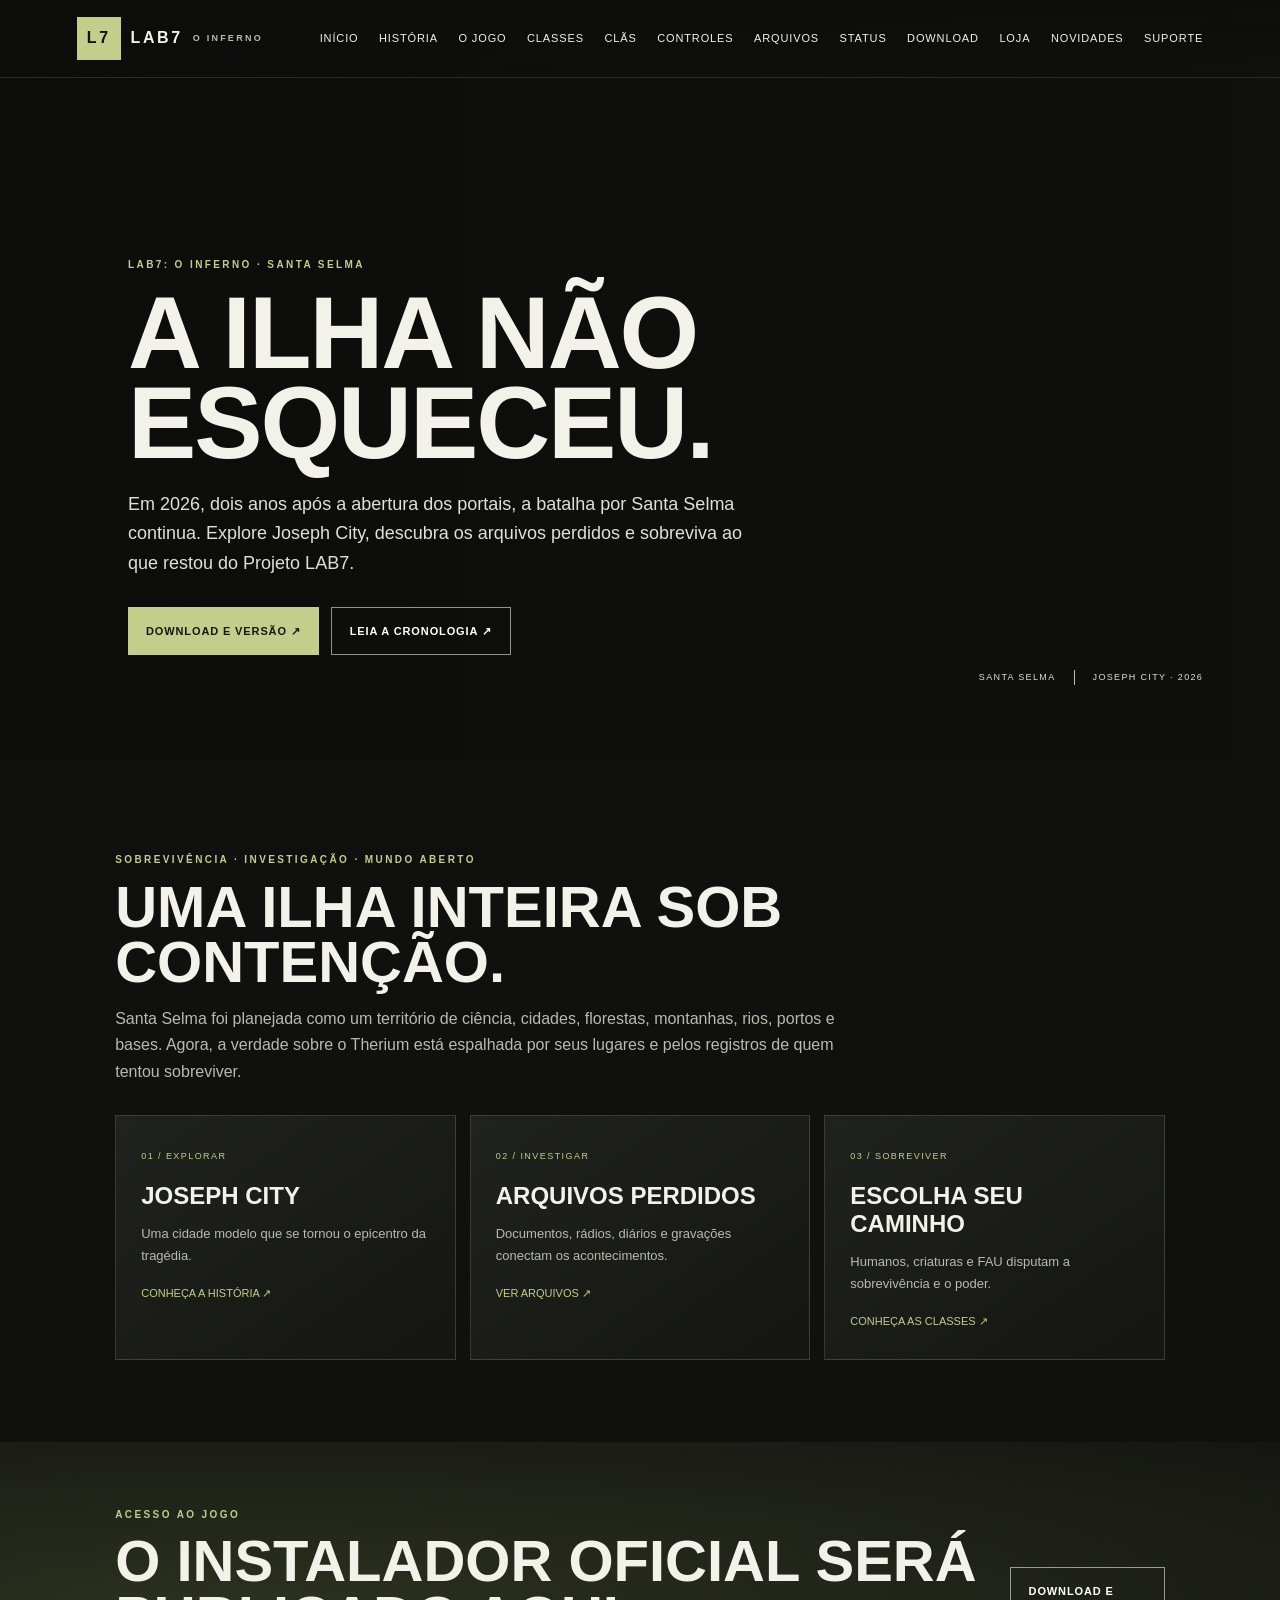
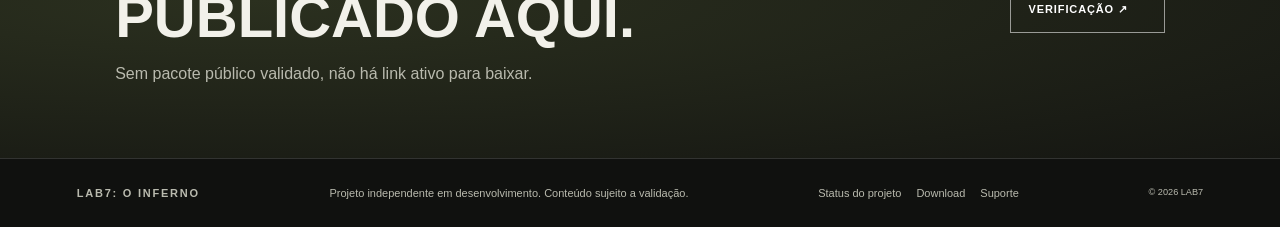
==== index.html @ c6f915e1 "Add files via upload" ====
<!doctype html><html lang="pt-BR"><head><meta charset="utf-8"><meta name="viewport" content="width=device-width,initial-scale=1"><meta name="theme-color" content="#10110f"><meta name="description" content="Em 2026, dois anos após a abertura dos portais, a batalha por Santa Selma continua. Explore Joseph City, descubra os arquivos perdidos e sobreviva ao que restou do Projeto LAB7."><title>A ilha não esqueceu. | LAB7: O Inferno</title><link rel="icon" href="assets/images/favicon.svg" type="image/svg+xml"><link rel="stylesheet" href="assets/css/lab7.css"><script defer src="assets/js/site.js"></script></head><body><header class="head"><a class="brand" href="index.html"><i>L7</i> LAB7 <small>O INFERNO</small></a><button class="mobile" aria-expanded="false" aria-controls="nav">MENU</button><nav class="nav" id="nav" aria-label="Navegação principal"><a href="index.html">Início</a><a href="historia.html">História</a><a href="sistemas.html">O jogo</a><a href="classes.html">Classes</a><a href="clans.html">Clãs</a><a href="controles.html">Controles</a><a href="arquivos.html">Arquivos</a><a href="status.html">Status</a><a href="download.html">Download</a><a href="loja.html">Loja</a><a href="eventos.html">Novidades</a><a href="contato.html">Suporte</a></nav></header><main><section class="hero" style="--img:url('assets/images/bg-home.jpg.jpg')"><div class="copy"><p class="eyebrow">LAB7: O INFERNO · SANTA SELMA</p><h1>A ilha não esqueceu.</h1><p class="lead">Em 2026, dois anos após a abertura dos portais, a batalha por Santa Selma continua. Explore Joseph City, descubra os arquivos perdidos e sobreviva ao que restou do Projeto LAB7.</p><div class="actions"><a class="button" href="download.html">Download e versão ↗</a><a class="button outline" href="historia.html">Leia a cronologia ↗</a></div></div><div class="caption"><span>SANTA SELMA</span><span>JOSEPH CITY · 2026</span></div></section><section class="section"><div class="intro"><p class="eyebrow">SOBREVIVÊNCIA · INVESTIGAÇÃO · MUNDO ABERTO</p><h2>Uma ilha inteira sob contenção.</h2><p>Santa Selma foi planejada como um território de ciência, cidades, florestas, montanhas, rios, portos e bases. Agora, a verdade sobre o Therium está espalhada por seus lugares e pelos registros de quem tentou sobreviver.</p></div><div class="cards"><article><span>01 / EXPLORAR</span><h3>Joseph City</h3><p>Uma cidade modelo que se tornou o epicentro da tragédia.</p><a href="historia.html">Conheça a história ↗</a></article><article><span>02 / INVESTIGAR</span><h3>Arquivos perdidos</h3><p>Documentos, rádios, diários e gravações conectam os acontecimentos.</p><a href="arquivos.html">Ver arquivos ↗</a></article><article><span>03 / SOBREVIVER</span><h3>Escolha seu caminho</h3><p>Humanos, criaturas e FAU disputam a sobrevivência e o poder.</p><a href="classes.html">Conheça as classes ↗</a></article></div></section><section class="band"><div><p class="eyebrow">ACESSO AO JOGO</p><h2>O instalador oficial será publicado aqui.</h2><p>Sem pacote público validado, não há link ativo para baixar.</p></div><a class="button outline" href="download.html">Download e verificação ↗</a></section></main><footer class="foot"><a class="brand" href="index.html">LAB7: O INFERNO</a><span>Projeto independente em desenvolvimento. Conteúdo sujeito a validação.</span><nav><a href="status.html">Status do projeto</a><a href="download.html">Download</a><a href="contato.html">Suporte</a></nav><small>© 2026 LAB7</small></footer><script>window.LAB7_PAGE="home"</script></body></html>
---- assets/css/lab7.css ----
:root{--bg:#10110f;--fg:#f2f1ea;--muted:#b9baae;--accent:#c2ce89;--line:#ffffff24}*{box-sizing:border-box}html{scroll-behavior:smooth}body{margin:0;background:var(--bg);color:var(--fg);font:16px/1.65 Arial,sans-serif}a{color:inherit;text-decoration:none}a:focus-visible,button:focus-visible{outline:2px solid var(--accent);outline-offset:4px}.head{height:78px;position:absolute;z-index:4;inset:0 0 auto;display:flex;align-items:center;justify-content:space-between;padding:0 clamp(20px,6vw,88px);background:linear-gradient(#0c0d0bd9,transparent);border-bottom:1px solid #ffffff20}.brand{display:flex;align-items:center;gap:10px;font-weight:800;letter-spacing:.16em}.brand i{font-style:normal;background:var(--accent);color:#111;padding:8px 10px}.brand small{display:block;font-size:9px;color:var(--muted);letter-spacing:.25em}.nav{display:flex;align-items:center;gap:clamp(12px,1.6vw,24px)}.nav a,.button{font-size:11px;letter-spacing:.08em;text-transform:uppercase}.nav a:hover,.nav a[aria-current=page]{color:var(--accent)}.nav a[aria-current=page]{border-bottom:1px solid;padding-bottom:5px}.mobile{display:none}.hero{min-height:min(760px,100svh);display:flex;align-items:flex-end;position:relative;padding:150px clamp(22px,10vw,145px) 105px;background-image:linear-gradient(90deg,#0c0d0bf0,#0c0d0b9c 42%,#0c0d0b20),linear-gradient(0deg,#10110f,transparent 55%),var(--img);background-position:center;background-size:cover}.copy{position:relative;z-index:1;max-width:750px}.eyebrow{color:var(--accent);font-size:10px;font-weight:700;letter-spacing:.24em}.hero h1{font:800 clamp(52px,8vw,108px)/.88 Impact,'Arial Narrow',sans-serif;letter-spacing:-.02em;text-transform:uppercase;margin:14px 0 22px;max-width:900px}.lead{max-width:620px;color:#e0e0d9;font-size:clamp(15px,1.45vw,18px)}.actions{display:flex;gap:12px;flex-wrap:wrap;margin-top:28px}.button{display:inline-flex;align-items:center;padding:14px 18px;min-height:48px;background:var(--accent);color:#171812;font-weight:700}.button.outline{background:transparent;border:1px solid #ffffff8c;color:white}.caption{position:absolute;right:6vw;bottom:75px;display:flex;gap:18px;font-size:9px;letter-spacing:.15em;color:#ddd}.caption span+span{border-left:1px solid #bbb;padding-left:18px}.section{padding:82px clamp(22px,9vw,130px)}.intro{max-width:720px;margin-bottom:30px}.intro h2,.band h2,.download-box h2,.notice h2{font:700 clamp(36px,5vw,58px)/.96 Impact,'Arial Narrow',sans-serif;text-transform:uppercase;margin:9px 0 16px}.intro p:not(.eyebrow),.sub{color:var(--muted)}.cards{display:grid;grid-template-columns:repeat(3,1fr);gap:14px}.cards article{padding:25px;background:linear-gradient(145deg,#20221d,#151612);border:1px solid var(--line)}.cards article>span:first-child{font-size:9px;color:var(--accent);letter-spacing:.16em}.cards h3,.verify-help h3{font:600 24px Impact,'Arial Narrow',sans-serif;text-transform:uppercase;margin:15px 0 5px}.cards p,.verify-help p{color:var(--muted);font-size:13px}.cards a,.text-link{font-size:11px;text-transform:uppercase;color:var(--accent)}.band{display:flex;align-items:center;justify-content:space-between;gap:25px;padding:55px clamp(22px,9vw,130px);background:radial-gradient(ellipse at 20% 50%,#2b301f,#151612)}.band p:not(.eyebrow){color:var(--muted)}.story-grid{display:grid;grid-template-columns:repeat(3,1fr);gap:22px}.story-grid article{border-top:1px solid var(--accent);padding-top:16px}.story-grid b{color:var(--accent)}.story-grid h3{text-transform:uppercase}.disclaimer{font-size:11px;color:var(--muted);margin-top:26px}.status{display:inline-block;border:1px solid #c2ce8966;color:var(--accent);padding:6px 9px;font-size:9px;letter-spacing:.12em}.planned{color:#d4d9b5}.download-box,.verify-help,.notice{padding:30px;background:#1a1c17;border:1px solid var(--line)}.download-box{max-width:900px}.meta{display:flex;gap:40px;border-block:1px solid var(--line);padding:18px 0;margin:23px 0}.meta small,.meta b{display:block}.meta small,.hash{font-size:11px;color:var(--muted)}.disabled{opacity:.45;pointer-events:none}.verify-help{max-width:900px;margin-top:16px}.verify-help ol{padding-left:20px}.verify-help li{padding:5px 0}.foot{display:flex;align-items:center;justify-content:space-between;gap:18px;flex-wrap:wrap;border-top:1px solid var(--line);padding:25px clamp(20px,6vw,88px);color:var(--muted);font-size:11px}.foot nav{display:flex;gap:15px}.foot a:hover{color:var(--accent)}@media(max-width:1020px){.head{height:72px}.mobile{display:block;background:#161812;color:white;border:1px solid #ffffff66;padding:9px}.nav{display:none;position:absolute;top:72px;left:0;right:0;background:#141511;padding:22px;flex-direction:column;align-items:flex-start}.nav.open{display:flex}.cards,.story-grid{grid-template-columns:1fr}.hero{min-height:680px;padding:130px 24px 108px}.band{align-items:flex-start;flex-direction:column}.section{padding:58px 24px}.meta{gap:18px;flex-wrap:wrap}}@media(prefers-reduced-motion:reduce){html{scroll-behavior:auto}*{transition:none!important;animation:none!important}}
.timeline{display:grid;gap:14px;max-width:920px;margin:0 0 42px}.timeline article{position:relative;padding:22px 24px;background:#1a1c17;border:1px solid var(--line);border-left:3px solid var(--accent)}.timeline article>span{color:var(--accent);font-size:10px;font-weight:bold;letter-spacing:.17em}.timeline h2{font-size:clamp(24px,3vw,34px);margin:7px 0;text-transform:uppercase}.timeline p{margin:0;color:var(--muted);max-width:760px}.disclaimer{font-size:11px;color:var(--muted);margin-top:25px}.status{display:inline-block;border:1px solid #c2ce8966;color:var(--accent);padding:6px 9px;font-size:9px;letter-spacing:.12em}.download-box,.verify-help,.notice{padding:30px;background:#1a1c17;border:1px solid var(--line)}.download-box{max-width:900px}.meta{display:flex;gap:40px;border-block:1px solid var(--line);padding:18px 0;margin:23px 0}.meta small,.meta b{display:block}.hash{font-size:11px;color:var(--muted)}.disabled{opacity:.45;pointer-events:none}.verify-help{max-width:900px;margin-top:16px}.verify-help ol{padding-left:20px}.verify-help li{padding:5px 0}.region-grid{grid-template-columns:repeat(4,1fr)}@media(max-width:1020px){.region-grid{grid-template-columns:repeat(2,1fr)}.meta{gap:18px;flex-wrap:wrap}}@media(max-width:600px){.region-grid{grid-template-columns:1fr}.meta{flex-direction:column;gap:12px}}
.timeline{display:grid;gap:14px;max-width:920px;margin:0 0 42px}.timeline article{position:relative;padding:22px 24px;background:#1a1c17;border:1px solid var(--line);border-left:3px solid var(--accent)}.timeline article>span{color:var(--accent);font-size:10px;font-weight:bold;letter-spacing:.17em}.timeline h2{font-size:clamp(24px,3vw,34px);margin:7px 0;text-transform:uppercase}.timeline p{margin:0;color:var(--muted);max-width:760px}.disclaimer{font-size:11px;color:var(--muted);margin-top:25px}.status{display:inline-block;border:1px solid #c2ce8966;color:var(--accent);padding:6px 9px;font-size:9px;letter-spacing:.12em}.download-box,.verify-help,.notice{padding:30px;background:#1a1c17;border:1px solid var(--line)}.download-box{max-width:900px}.meta{display:flex;gap:40px;border-block:1px solid var(--line);padding:18px 0;margin:23px 0}.meta small,.meta b{display:block}.hash{font-size:11px;color:var(--muted)}.disabled{opacity:.45;pointer-events:none}.verify-help{max-width:900px;margin-top:16px}.verify-help ol{padding-left:20px}.verify-help li{padding:5px 0}.region-grid{grid-template-columns:repeat(4,1fr)}@media(max-width:1020px){.region-grid{grid-template-columns:repeat(2,1fr)}.meta{gap:18px;flex-wrap:wrap}}@media(max-width:600px){.region-grid{grid-template-columns:1fr}.meta{flex-direction:column;gap:12px}}
.class-grid{display:grid;grid-template-columns:repeat(2,minmax(0,1fr));gap:16px}.class-tile{display:grid;grid-template-columns:160px 1fr;min-height:240px;background:linear-gradient(145deg,#20221d,#151612);border:1px solid var(--line);overflow:hidden}.class-art{display:grid;place-items:center;background:radial-gradient(ellipse,#35382d,#181914 68%);padding:20px}.class-art img{width:100%;max-width:116px;aspect-ratio:1;object-fit:contain;filter:drop-shadow(0 12px 18px #0008)}.class-copy{padding:20px}.class-copy>p,.clan-tile p,.product-tile p{color:var(--muted);font-size:13px}.class-copy details{border-top:1px solid var(--line);margin-top:12px;padding-top:10px}.class-copy summary{cursor:pointer;color:var(--accent);font-size:11px;text-transform:uppercase;letter-spacing:.06em}.class-copy dl{font-size:12px}.class-copy dt{font-weight:bold;margin-top:10px}.class-copy dd{margin:2px 0;color:var(--muted)}.rule-panel{margin-top:28px;padding:clamp(22px,4vw,38px);background:#1a1c17;border:1px solid var(--line);border-left:3px solid var(--accent);max-width:1000px}.rule-panel h2{font:700 clamp(30px,4vw,45px)/1 Impact,'Arial Narrow',sans-serif;text-transform:uppercase;margin:17px 0}.rule-panel li{margin:12px 0;padding-left:4px}.rule-panel p{color:var(--muted);font-size:13px}.clan-grid{display:grid;grid-template-columns:repeat(2,minmax(0,1fr));gap:14px}.clan-tile{display:flex;gap:20px;align-items:center;padding:22px;background:#1b1d18;border:1px solid var(--line)}.clan-tile img{width:84px;height:84px;object-fit:contain;flex:0 0 auto}.clan-tile p{margin:8px 0}.clan-tile a{font-size:11px;text-transform:uppercase;color:var(--accent)}.product-grid{display:grid;grid-template-columns:repeat(3,minmax(0,1fr));gap:15px}.product-tile{display:flex;flex-direction:column;align-items:flex-start;min-height:290px;padding:24px;background:linear-gradient(145deg,#20221d,#151612);border:1px solid var(--line)}.product-icon{font-size:42px;margin-bottom:14px}.product-tile h3{font:700 25px Impact,'Arial Narrow',sans-serif;text-transform:uppercase;margin:12px 0 4px}.product-tile p{flex:1}.price{font-size:21px;color:var(--fg);margin:8px 0 14px}.buy-disabled{width:100%;border:1px solid #ffffff2c;background:#20221d;color:#a3a49b;padding:12px;text-transform:uppercase;font-size:10px;letter-spacing:.1em;cursor:not-allowed}.class-tile:target{border-color:var(--accent)}@media(max-width:1000px){.product-grid{grid-template-columns:repeat(2,minmax(0,1fr))}.nav{gap:10px;flex-wrap:wrap;justify-content:flex-end}.nav a{font-size:9px}}@media(max-width:700px){.class-grid,.clan-grid,.product-grid{grid-template-columns:1fr}.class-tile{grid-template-columns:108px 1fr}.class-art{padding:12px}.class-art img{max-width:80px}.clan-tile{gap:14px}.clan-tile img{width:64px;height:64px}}
.status-grid{display:grid;grid-template-columns:repeat(3,minmax(0,1fr));gap:15px}.status-grid article{padding:24px;background:#1b1d18;border:1px solid var(--line)}.status-grid h3{font:600 24px Impact,'Arial Narrow',sans-serif;text-transform:uppercase;margin:15px 0 5px}.status-grid p{color:var(--muted);font-size:13px}.status-link{margin-top:20px}@media(max-width:700px){.status-grid{grid-template-columns:1fr}}
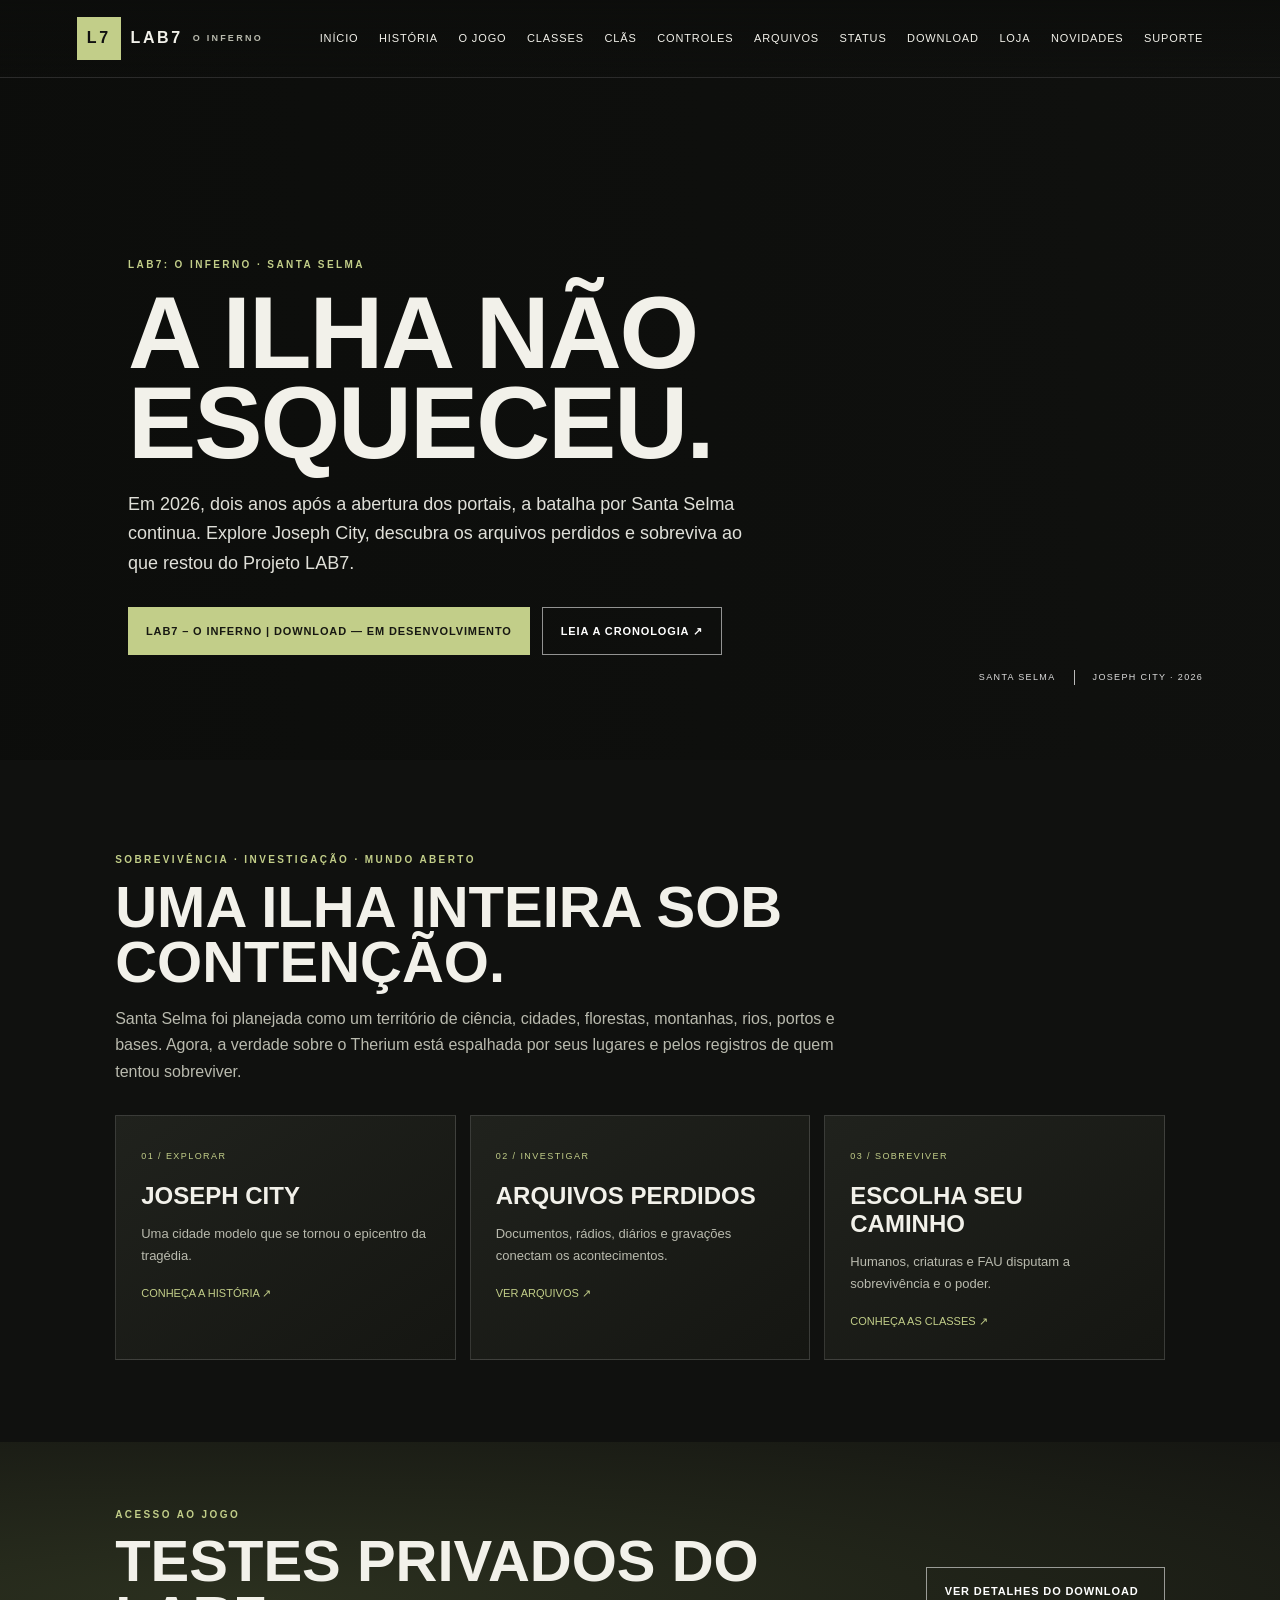
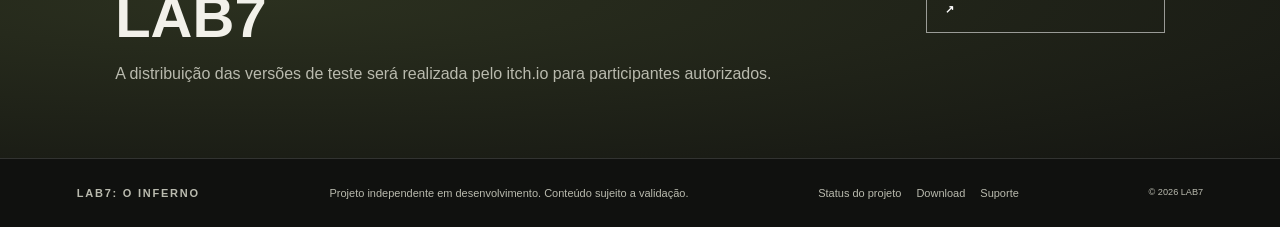
==== commit 8562d485: "Add files via upload" ====
--- a/index.html
+++ b/index.html
@@ -1 +1 @@
-<!doctype html><html lang="pt-BR"><head><meta charset="utf-8"><meta name="viewport" content="width=device-width,initial-scale=1"><meta name="theme-color" content="#10110f"><meta name="description" content="Em 2026, dois anos após a abertura dos portais, a batalha por Santa Selma continua. Explore Joseph City, descubra os arquivos perdidos e sobreviva ao que restou do Projeto LAB7."><title>A ilha não esqueceu. | LAB7: O Inferno</title><link rel="icon" href="assets/images/favicon.svg" type="image/svg+xml"><link rel="stylesheet" href="assets/css/lab7.css"><script defer src="assets/js/site.js"></script></head><body><header class="head"><a class="brand" href="index.html"><i>L7</i> LAB7 <small>O INFERNO</small></a><button class="mobile" aria-expanded="false" aria-controls="nav">MENU</button><nav class="nav" id="nav" aria-label="Navegação principal"><a href="index.html">Início</a><a href="historia.html">História</a><a href="sistemas.html">O jogo</a><a href="classes.html">Classes</a><a href="clans.html">Clãs</a><a href="controles.html">Controles</a><a href="arquivos.html">Arquivos</a><a href="status.html">Status</a><a href="download.html">Download</a><a href="loja.html">Loja</a><a href="eventos.html">Novidades</a><a href="contato.html">Suporte</a></nav></header><main><section class="hero" style="--img:url('assets/images/bg-home.jpg.jpg')"><div class="copy"><p class="eyebrow">LAB7: O INFERNO · SANTA SELMA</p><h1>A ilha não esqueceu.</h1><p class="lead">Em 2026, dois anos após a abertura dos portais, a batalha por Santa Selma continua. Explore Joseph City, descubra os arquivos perdidos e sobreviva ao que restou do Projeto LAB7.</p><div class="actions"><a class="button" href="download.html">Download e versão ↗</a><a class="button outline" href="historia.html">Leia a cronologia ↗</a></div></div><div class="caption"><span>SANTA SELMA</span><span>JOSEPH CITY · 2026</span></div></section><section class="section"><div class="intro"><p class="eyebrow">SOBREVIVÊNCIA · INVESTIGAÇÃO · MUNDO ABERTO</p><h2>Uma ilha inteira sob contenção.</h2><p>Santa Selma foi planejada como um território de ciência, cidades, florestas, montanhas, rios, portos e bases. Agora, a verdade sobre o Therium está espalhada por seus lugares e pelos registros de quem tentou sobreviver.</p></div><div class="cards"><article><span>01 / EXPLORAR</span><h3>Joseph City</h3><p>Uma cidade modelo que se tornou o epicentro da tragédia.</p><a href="historia.html">Conheça a história ↗</a></article><article><span>02 / INVESTIGAR</span><h3>Arquivos perdidos</h3><p>Documentos, rádios, diários e gravações conectam os acontecimentos.</p><a href="arquivos.html">Ver arquivos ↗</a></article><article><span>03 / SOBREVIVER</span><h3>Escolha seu caminho</h3><p>Humanos, criaturas e FAU disputam a sobrevivência e o poder.</p><a href="classes.html">Conheça as classes ↗</a></article></div></section><section class="band"><div><p class="eyebrow">ACESSO AO JOGO</p><h2>O instalador oficial será publicado aqui.</h2><p>Sem pacote público validado, não há link ativo para baixar.</p></div><a class="button outline" href="download.html">Download e verificação ↗</a></section></main><footer class="foot"><a class="brand" href="index.html">LAB7: O INFERNO</a><span>Projeto independente em desenvolvimento. Conteúdo sujeito a validação.</span><nav><a href="status.html">Status do projeto</a><a href="download.html">Download</a><a href="contato.html">Suporte</a></nav><small>© 2026 LAB7</small></footer><script>window.LAB7_PAGE="home"</script></body></html>+<!doctype html><html lang="pt-BR"><head><meta charset="utf-8"><meta name="viewport" content="width=device-width,initial-scale=1"><meta name="theme-color" content="#10110f"><meta name="description" content="Em 2026, dois anos após a abertura dos portais, a batalha por Santa Selma continua. Explore Joseph City, descubra os arquivos perdidos e sobreviva ao que restou do Projeto LAB7."><title>A ilha não esqueceu. | LAB7: O Inferno</title><link rel="icon" href="assets/images/favicon.svg" type="image/svg+xml"><link rel="stylesheet" href="assets/css/lab7.css"><script defer src="assets/js/site.js"></script></head><body><header class="head"><a class="brand" href="index.html"><i>L7</i> LAB7 <small>O INFERNO</small></a><button class="mobile" aria-expanded="false" aria-controls="nav">MENU</button><nav class="nav" id="nav" aria-label="Navegação principal"><a href="index.html">Início</a><a href="historia.html">História</a><a href="sistemas.html">O jogo</a><a href="classes.html">Classes</a><a href="clans.html">Clãs</a><a href="controles.html">Controles</a><a href="arquivos.html">Arquivos</a><a href="status.html">Status</a><a href="download.html">Download</a><a href="loja.html">Loja</a><a href="eventos.html">Novidades</a><a href="contato.html">Suporte</a></nav></header><main><section class="hero" style="--img:url('assets/images/bg-home.jpg.jpg')"><div class="copy"><p class="eyebrow">LAB7: O INFERNO · SANTA SELMA</p><h1>A ilha não esqueceu.</h1><p class="lead">Em 2026, dois anos após a abertura dos portais, a batalha por Santa Selma continua. Explore Joseph City, descubra os arquivos perdidos e sobreviva ao que restou do Projeto LAB7.</p><div class="actions"><a class="button" href="https://lab7.itch.io/lab7" target="_blank" rel="noopener noreferrer">LAB7 – O Inferno | Download — Em desenvolvimento</a><a class="button outline" href="historia.html">Leia a cronologia ↗</a></div></div><div class="caption"><span>SANTA SELMA</span><span>JOSEPH CITY · 2026</span></div></section><section class="section"><div class="intro"><p class="eyebrow">SOBREVIVÊNCIA · INVESTIGAÇÃO · MUNDO ABERTO</p><h2>Uma ilha inteira sob contenção.</h2><p>Santa Selma foi planejada como um território de ciência, cidades, florestas, montanhas, rios, portos e bases. Agora, a verdade sobre o Therium está espalhada por seus lugares e pelos registros de quem tentou sobreviver.</p></div><div class="cards"><article><span>01 / EXPLORAR</span><h3>Joseph City</h3><p>Uma cidade modelo que se tornou o epicentro da tragédia.</p><a href="historia.html">Conheça a história ↗</a></article><article><span>02 / INVESTIGAR</span><h3>Arquivos perdidos</h3><p>Documentos, rádios, diários e gravações conectam os acontecimentos.</p><a href="arquivos.html">Ver arquivos ↗</a></article><article><span>03 / SOBREVIVER</span><h3>Escolha seu caminho</h3><p>Humanos, criaturas e FAU disputam a sobrevivência e o poder.</p><a href="classes.html">Conheça as classes ↗</a></article></div></section><section class="band"><div><p class="eyebrow">ACESSO AO JOGO</p><h2>Testes privados do LAB7</h2><p>A distribuição das versões de teste será realizada pelo itch.io para participantes autorizados.</p></div><a class="button outline" href="download.html">Ver detalhes do download ↗</a></section></main><footer class="foot"><a class="brand" href="index.html">LAB7: O INFERNO</a><span>Projeto independente em desenvolvimento. Conteúdo sujeito a validação.</span><nav><a href="status.html">Status do projeto</a><a href="download.html">Download</a><a href="contato.html">Suporte</a></nav><small>© 2026 LAB7</small></footer><script>window.LAB7_PAGE="home"</script></body></html>
--- a/assets/css/lab7.css
+++ b/assets/css/lab7.css
@@ -1,5 +1,5 @@
-:root{--bg:#10110f;--fg:#f2f1ea;--muted:#b9baae;--accent:#c2ce89;--line:#ffffff24}*{box-sizing:border-box}html{scroll-behavior:smooth}body{margin:0;background:var(--bg);color:var(--fg);font:16px/1.65 Arial,sans-serif}a{color:inherit;text-decoration:none}a:focus-visible,button:focus-visible{outline:2px solid var(--accent);outline-offset:4px}.head{height:78px;position:absolute;z-index:4;inset:0 0 auto;display:flex;align-items:center;justify-content:space-between;padding:0 clamp(20px,6vw,88px);background:linear-gradient(#0c0d0bd9,transparent);border-bottom:1px solid #ffffff20}.brand{display:flex;align-items:center;gap:10px;font-weight:800;letter-spacing:.16em}.brand i{font-style:normal;background:var(--accent);color:#111;padding:8px 10px}.brand small{display:block;font-size:9px;color:var(--muted);letter-spacing:.25em}.nav{display:flex;align-items:center;gap:clamp(12px,1.6vw,24px)}.nav a,.button{font-size:11px;letter-spacing:.08em;text-transform:uppercase}.nav a:hover,.nav a[aria-current=page]{color:var(--accent)}.nav a[aria-current=page]{border-bottom:1px solid;padding-bottom:5px}.mobile{display:none}.hero{min-height:min(760px,100svh);display:flex;align-items:flex-end;position:relative;padding:150px clamp(22px,10vw,145px) 105px;background-image:linear-gradient(90deg,#0c0d0bf0,#0c0d0b9c 42%,#0c0d0b20),linear-gradient(0deg,#10110f,transparent 55%),var(--img);background-position:center;background-size:cover}.copy{position:relative;z-index:1;max-width:750px}.eyebrow{color:var(--accent);font-size:10px;font-weight:700;letter-spacing:.24em}.hero h1{font:800 clamp(52px,8vw,108px)/.88 Impact,'Arial Narrow',sans-serif;letter-spacing:-.02em;text-transform:uppercase;margin:14px 0 22px;max-width:900px}.lead{max-width:620px;color:#e0e0d9;font-size:clamp(15px,1.45vw,18px)}.actions{display:flex;gap:12px;flex-wrap:wrap;margin-top:28px}.button{display:inline-flex;align-items:center;padding:14px 18px;min-height:48px;background:var(--accent);color:#171812;font-weight:700}.button.outline{background:transparent;border:1px solid #ffffff8c;color:white}.caption{position:absolute;right:6vw;bottom:75px;display:flex;gap:18px;font-size:9px;letter-spacing:.15em;color:#ddd}.caption span+span{border-left:1px solid #bbb;padding-left:18px}.section{padding:82px clamp(22px,9vw,130px)}.intro{max-width:720px;margin-bottom:30px}.intro h2,.band h2,.download-box h2,.notice h2{font:700 clamp(36px,5vw,58px)/.96 Impact,'Arial Narrow',sans-serif;text-transform:uppercase;margin:9px 0 16px}.intro p:not(.eyebrow),.sub{color:var(--muted)}.cards{display:grid;grid-template-columns:repeat(3,1fr);gap:14px}.cards article{padding:25px;background:linear-gradient(145deg,#20221d,#151612);border:1px solid var(--line)}.cards article>span:first-child{font-size:9px;color:var(--accent);letter-spacing:.16em}.cards h3,.verify-help h3{font:600 24px Impact,'Arial Narrow',sans-serif;text-transform:uppercase;margin:15px 0 5px}.cards p,.verify-help p{color:var(--muted);font-size:13px}.cards a,.text-link{font-size:11px;text-transform:uppercase;color:var(--accent)}.band{display:flex;align-items:center;justify-content:space-between;gap:25px;padding:55px clamp(22px,9vw,130px);background:radial-gradient(ellipse at 20% 50%,#2b301f,#151612)}.band p:not(.eyebrow){color:var(--muted)}.story-grid{display:grid;grid-template-columns:repeat(3,1fr);gap:22px}.story-grid article{border-top:1px solid var(--accent);padding-top:16px}.story-grid b{color:var(--accent)}.story-grid h3{text-transform:uppercase}.disclaimer{font-size:11px;color:var(--muted);margin-top:26px}.status{display:inline-block;border:1px solid #c2ce8966;color:var(--accent);padding:6px 9px;font-size:9px;letter-spacing:.12em}.planned{color:#d4d9b5}.download-box,.verify-help,.notice{padding:30px;background:#1a1c17;border:1px solid var(--line)}.download-box{max-width:900px}.meta{display:flex;gap:40px;border-block:1px solid var(--line);padding:18px 0;margin:23px 0}.meta small,.meta b{display:block}.meta small,.hash{font-size:11px;color:var(--muted)}.disabled{opacity:.45;pointer-events:none}.verify-help{max-width:900px;margin-top:16px}.verify-help ol{padding-left:20px}.verify-help li{padding:5px 0}.foot{display:flex;align-items:center;justify-content:space-between;gap:18px;flex-wrap:wrap;border-top:1px solid var(--line);padding:25px clamp(20px,6vw,88px);color:var(--muted);font-size:11px}.foot nav{display:flex;gap:15px}.foot a:hover{color:var(--accent)}@media(max-width:1020px){.head{height:72px}.mobile{display:block;background:#161812;color:white;border:1px solid #ffffff66;padding:9px}.nav{display:none;position:absolute;top:72px;left:0;right:0;background:#141511;padding:22px;flex-direction:column;align-items:flex-start}.nav.open{display:flex}.cards,.story-grid{grid-template-columns:1fr}.hero{min-height:680px;padding:130px 24px 108px}.band{align-items:flex-start;flex-direction:column}.section{padding:58px 24px}.meta{gap:18px;flex-wrap:wrap}}@media(prefers-reduced-motion:reduce){html{scroll-behavior:auto}*{transition:none!important;animation:none!important}}
-.timeline{display:grid;gap:14px;max-width:920px;margin:0 0 42px}.timeline article{position:relative;padding:22px 24px;background:#1a1c17;border:1px solid var(--line);border-left:3px solid var(--accent)}.timeline article>span{color:var(--accent);font-size:10px;font-weight:bold;letter-spacing:.17em}.timeline h2{font-size:clamp(24px,3vw,34px);margin:7px 0;text-transform:uppercase}.timeline p{margin:0;color:var(--muted);max-width:760px}.disclaimer{font-size:11px;color:var(--muted);margin-top:25px}.status{display:inline-block;border:1px solid #c2ce8966;color:var(--accent);padding:6px 9px;font-size:9px;letter-spacing:.12em}.download-box,.verify-help,.notice{padding:30px;background:#1a1c17;border:1px solid var(--line)}.download-box{max-width:900px}.meta{display:flex;gap:40px;border-block:1px solid var(--line);padding:18px 0;margin:23px 0}.meta small,.meta b{display:block}.hash{font-size:11px;color:var(--muted)}.disabled{opacity:.45;pointer-events:none}.verify-help{max-width:900px;margin-top:16px}.verify-help ol{padding-left:20px}.verify-help li{padding:5px 0}.region-grid{grid-template-columns:repeat(4,1fr)}@media(max-width:1020px){.region-grid{grid-template-columns:repeat(2,1fr)}.meta{gap:18px;flex-wrap:wrap}}@media(max-width:600px){.region-grid{grid-template-columns:1fr}.meta{flex-direction:column;gap:12px}}
-.timeline{display:grid;gap:14px;max-width:920px;margin:0 0 42px}.timeline article{position:relative;padding:22px 24px;background:#1a1c17;border:1px solid var(--line);border-left:3px solid var(--accent)}.timeline article>span{color:var(--accent);font-size:10px;font-weight:bold;letter-spacing:.17em}.timeline h2{font-size:clamp(24px,3vw,34px);margin:7px 0;text-transform:uppercase}.timeline p{margin:0;color:var(--muted);max-width:760px}.disclaimer{font-size:11px;color:var(--muted);margin-top:25px}.status{display:inline-block;border:1px solid #c2ce8966;color:var(--accent);padding:6px 9px;font-size:9px;letter-spacing:.12em}.download-box,.verify-help,.notice{padding:30px;background:#1a1c17;border:1px solid var(--line)}.download-box{max-width:900px}.meta{display:flex;gap:40px;border-block:1px solid var(--line);padding:18px 0;margin:23px 0}.meta small,.meta b{display:block}.hash{font-size:11px;color:var(--muted)}.disabled{opacity:.45;pointer-events:none}.verify-help{max-width:900px;margin-top:16px}.verify-help ol{padding-left:20px}.verify-help li{padding:5px 0}.region-grid{grid-template-columns:repeat(4,1fr)}@media(max-width:1020px){.region-grid{grid-template-columns:repeat(2,1fr)}.meta{gap:18px;flex-wrap:wrap}}@media(max-width:600px){.region-grid{grid-template-columns:1fr}.meta{flex-direction:column;gap:12px}}
-.class-grid{display:grid;grid-template-columns:repeat(2,minmax(0,1fr));gap:16px}.class-tile{display:grid;grid-template-columns:160px 1fr;min-height:240px;background:linear-gradient(145deg,#20221d,#151612);border:1px solid var(--line);overflow:hidden}.class-art{display:grid;place-items:center;background:radial-gradient(ellipse,#35382d,#181914 68%);padding:20px}.class-art img{width:100%;max-width:116px;aspect-ratio:1;object-fit:contain;filter:drop-shadow(0 12px 18px #0008)}.class-copy{padding:20px}.class-copy>p,.clan-tile p,.product-tile p{color:var(--muted);font-size:13px}.class-copy details{border-top:1px solid var(--line);margin-top:12px;padding-top:10px}.class-copy summary{cursor:pointer;color:var(--accent);font-size:11px;text-transform:uppercase;letter-spacing:.06em}.class-copy dl{font-size:12px}.class-copy dt{font-weight:bold;margin-top:10px}.class-copy dd{margin:2px 0;color:var(--muted)}.rule-panel{margin-top:28px;padding:clamp(22px,4vw,38px);background:#1a1c17;border:1px solid var(--line);border-left:3px solid var(--accent);max-width:1000px}.rule-panel h2{font:700 clamp(30px,4vw,45px)/1 Impact,'Arial Narrow',sans-serif;text-transform:uppercase;margin:17px 0}.rule-panel li{margin:12px 0;padding-left:4px}.rule-panel p{color:var(--muted);font-size:13px}.clan-grid{display:grid;grid-template-columns:repeat(2,minmax(0,1fr));gap:14px}.clan-tile{display:flex;gap:20px;align-items:center;padding:22px;background:#1b1d18;border:1px solid var(--line)}.clan-tile img{width:84px;height:84px;object-fit:contain;flex:0 0 auto}.clan-tile p{margin:8px 0}.clan-tile a{font-size:11px;text-transform:uppercase;color:var(--accent)}.product-grid{display:grid;grid-template-columns:repeat(3,minmax(0,1fr));gap:15px}.product-tile{display:flex;flex-direction:column;align-items:flex-start;min-height:290px;padding:24px;background:linear-gradient(145deg,#20221d,#151612);border:1px solid var(--line)}.product-icon{font-size:42px;margin-bottom:14px}.product-tile h3{font:700 25px Impact,'Arial Narrow',sans-serif;text-transform:uppercase;margin:12px 0 4px}.product-tile p{flex:1}.price{font-size:21px;color:var(--fg);margin:8px 0 14px}.buy-disabled{width:100%;border:1px solid #ffffff2c;background:#20221d;color:#a3a49b;padding:12px;text-transform:uppercase;font-size:10px;letter-spacing:.1em;cursor:not-allowed}.class-tile:target{border-color:var(--accent)}@media(max-width:1000px){.product-grid{grid-template-columns:repeat(2,minmax(0,1fr))}.nav{gap:10px;flex-wrap:wrap;justify-content:flex-end}.nav a{font-size:9px}}@media(max-width:700px){.class-grid,.clan-grid,.product-grid{grid-template-columns:1fr}.class-tile{grid-template-columns:108px 1fr}.class-art{padding:12px}.class-art img{max-width:80px}.clan-tile{gap:14px}.clan-tile img{width:64px;height:64px}}
+:root{--bg:#10110f;--fg:#f2f1ea;--muted:#b9baae;--accent:#c2ce89;--line:#ffffff24}*{box-sizing:border-box}html{scroll-behavior:smooth}body{margin:0;background:var(--bg);color:var(--fg);font:16px/1.65 Arial,sans-serif}a{color:inherit;text-decoration:none}a:focus-visible,button:focus-visible{outline:2px solid var(--accent);outline-offset:4px}.head{height:78px;position:absolute;z-index:4;inset:0 0 auto;display:flex;align-items:center;justify-content:space-between;padding:0 clamp(20px,6vw,88px);background:linear-gradient(#0c0d0bd9,transparent);border-bottom:1px solid #ffffff20}.brand{display:flex;align-items:center;gap:10px;font-weight:800;letter-spacing:.16em}.brand i{font-style:normal;background:var(--accent);color:#111;padding:8px 10px}.brand small{display:block;font-size:9px;color:var(--muted);letter-spacing:.25em}.nav{display:flex;align-items:center;gap:clamp(12px,1.6vw,24px)}.nav a,.button{font-size:11px;letter-spacing:.08em;text-transform:uppercase}.nav a:hover,.nav a[aria-current=page]{color:var(--accent)}.nav a[aria-current=page]{border-bottom:1px solid;padding-bottom:5px}.mobile{display:none}.hero{min-height:min(760px,100svh);display:flex;align-items:flex-end;position:relative;padding:150px clamp(22px,10vw,145px) 105px;background-image:linear-gradient(90deg,#0c0d0bf0,#0c0d0b9c 42%,#0c0d0b20),linear-gradient(0deg,#10110f,transparent 55%),var(--img);background-position:center;background-size:cover}.copy{position:relative;z-index:1;max-width:750px}.eyebrow{color:var(--accent);font-size:10px;font-weight:700;letter-spacing:.24em}.hero h1{font:800 clamp(52px,8vw,108px)/.88 Impact,'Arial Narrow',sans-serif;letter-spacing:-.02em;text-transform:uppercase;margin:14px 0 22px;max-width:900px}.lead{max-width:620px;color:#e0e0d9;font-size:clamp(15px,1.45vw,18px)}.actions{display:flex;gap:12px;flex-wrap:wrap;margin-top:28px}.button{display:inline-flex;align-items:center;padding:14px 18px;min-height:48px;background:var(--accent);color:#171812;font-weight:700}.button.outline{background:transparent;border:1px solid #ffffff8c;color:white}.caption{position:absolute;right:6vw;bottom:75px;display:flex;gap:18px;font-size:9px;letter-spacing:.15em;color:#ddd}.caption span+span{border-left:1px solid #bbb;padding-left:18px}.section{padding:82px clamp(22px,9vw,130px)}.intro{max-width:720px;margin-bottom:30px}.intro h2,.band h2,.download-box h2,.notice h2{font:700 clamp(36px,5vw,58px)/.96 Impact,'Arial Narrow',sans-serif;text-transform:uppercase;margin:9px 0 16px}.intro p:not(.eyebrow),.sub{color:var(--muted)}.cards{display:grid;grid-template-columns:repeat(3,1fr);gap:14px}.cards article{padding:25px;background:linear-gradient(145deg,#20221d,#151612);border:1px solid var(--line)}.cards article>span:first-child{font-size:9px;color:var(--accent);letter-spacing:.16em}.cards h3,.verify-help h3{font:600 24px Impact,'Arial Narrow',sans-serif;text-transform:uppercase;margin:15px 0 5px}.cards p,.verify-help p{color:var(--muted);font-size:13px}.cards a,.text-link{font-size:11px;text-transform:uppercase;color:var(--accent)}.band{display:flex;align-items:center;justify-content:space-between;gap:25px;padding:55px clamp(22px,9vw,130px);background:radial-gradient(ellipse at 20% 50%,#2b301f,#151612)}.band p:not(.eyebrow){color:var(--muted)}.story-grid{display:grid;grid-template-columns:repeat(3,1fr);gap:22px}.story-grid article{border-top:1px solid var(--accent);padding-top:16px}.story-grid b{color:var(--accent)}.story-grid h3{text-transform:uppercase}.disclaimer{font-size:11px;color:var(--muted);margin-top:26px}.status{display:inline-block;border:1px solid #c2ce8966;color:var(--accent);padding:6px 9px;font-size:9px;letter-spacing:.12em}.planned{color:#d4d9b5}.download-box,.verify-help,.notice{padding:30px;background:#1a1c17;border:1px solid var(--line)}.download-box{max-width:900px}.meta{display:flex;gap:40px;border-block:1px solid var(--line);padding:18px 0;margin:23px 0}.meta small,.meta b{display:block}.meta small,.hash{font-size:11px;color:var(--muted)}.disabled{opacity:.45;pointer-events:none}.verify-help{max-width:900px;margin-top:16px}.verify-help ol{padding-left:20px}.verify-help li{padding:5px 0}.foot{display:flex;align-items:center;justify-content:space-between;gap:18px;flex-wrap:wrap;border-top:1px solid var(--line);padding:25px clamp(20px,6vw,88px);color:var(--muted);font-size:11px}.foot nav{display:flex;gap:15px}.foot a:hover{color:var(--accent)}@media(max-width:1020px){.head{height:72px}.mobile{display:block;background:#161812;color:white;border:1px solid #ffffff66;padding:9px}.nav{display:none;position:absolute;top:72px;left:0;right:0;background:#141511;padding:22px;flex-direction:column;align-items:flex-start}.nav.open{display:flex}.cards,.story-grid{grid-template-columns:1fr}.hero{min-height:680px;padding:130px 24px 108px}.band{align-items:flex-start;flex-direction:column}.section{padding:58px 24px}.meta{gap:18px;flex-wrap:wrap}}@media(prefers-reduced-motion:reduce){html{scroll-behavior:auto}*{transition:none!important;animation:none!important}}
+.timeline{display:grid;gap:14px;max-width:920px;margin:0 0 42px}.timeline article{position:relative;padding:22px 24px;background:#1a1c17;border:1px solid var(--line);border-left:3px solid var(--accent)}.timeline article>span{color:var(--accent);font-size:10px;font-weight:bold;letter-spacing:.17em}.timeline h2{font-size:clamp(24px,3vw,34px);margin:7px 0;text-transform:uppercase}.timeline p{margin:0;color:var(--muted);max-width:760px}.disclaimer{font-size:11px;color:var(--muted);margin-top:25px}.status{display:inline-block;border:1px solid #c2ce8966;color:var(--accent);padding:6px 9px;font-size:9px;letter-spacing:.12em}.download-box,.verify-help,.notice{padding:30px;background:#1a1c17;border:1px solid var(--line)}.download-box{max-width:900px}.meta{display:flex;gap:40px;border-block:1px solid var(--line);padding:18px 0;margin:23px 0}.meta small,.meta b{display:block}.hash{font-size:11px;color:var(--muted)}.disabled{opacity:.45;pointer-events:none}.verify-help{max-width:900px;margin-top:16px}.verify-help ol{padding-left:20px}.verify-help li{padding:5px 0}.region-grid{grid-template-columns:repeat(4,1fr)}@media(max-width:1020px){.region-grid{grid-template-columns:repeat(2,1fr)}.meta{gap:18px;flex-wrap:wrap}}@media(max-width:600px){.region-grid{grid-template-columns:1fr}.meta{flex-direction:column;gap:12px}}
+.timeline{display:grid;gap:14px;max-width:920px;margin:0 0 42px}.timeline article{position:relative;padding:22px 24px;background:#1a1c17;border:1px solid var(--line);border-left:3px solid var(--accent)}.timeline article>span{color:var(--accent);font-size:10px;font-weight:bold;letter-spacing:.17em}.timeline h2{font-size:clamp(24px,3vw,34px);margin:7px 0;text-transform:uppercase}.timeline p{margin:0;color:var(--muted);max-width:760px}.disclaimer{font-size:11px;color:var(--muted);margin-top:25px}.status{display:inline-block;border:1px solid #c2ce8966;color:var(--accent);padding:6px 9px;font-size:9px;letter-spacing:.12em}.download-box,.verify-help,.notice{padding:30px;background:#1a1c17;border:1px solid var(--line)}.download-box{max-width:900px}.meta{display:flex;gap:40px;border-block:1px solid var(--line);padding:18px 0;margin:23px 0}.meta small,.meta b{display:block}.hash{font-size:11px;color:var(--muted)}.disabled{opacity:.45;pointer-events:none}.verify-help{max-width:900px;margin-top:16px}.verify-help ol{padding-left:20px}.verify-help li{padding:5px 0}.region-grid{grid-template-columns:repeat(4,1fr)}@media(max-width:1020px){.region-grid{grid-template-columns:repeat(2,1fr)}.meta{gap:18px;flex-wrap:wrap}}@media(max-width:600px){.region-grid{grid-template-columns:1fr}.meta{flex-direction:column;gap:12px}}
+.class-grid{display:grid;grid-template-columns:repeat(2,minmax(0,1fr));gap:16px}.class-tile{display:grid;grid-template-columns:160px 1fr;min-height:240px;background:linear-gradient(145deg,#20221d,#151612);border:1px solid var(--line);overflow:hidden}.class-art{display:grid;place-items:center;background:radial-gradient(ellipse,#35382d,#181914 68%);padding:20px}.class-art img{width:100%;max-width:116px;aspect-ratio:1;object-fit:contain;filter:drop-shadow(0 12px 18px #0008)}.class-copy{padding:20px}.class-copy>p,.clan-tile p,.product-tile p{color:var(--muted);font-size:13px}.class-copy details{border-top:1px solid var(--line);margin-top:12px;padding-top:10px}.class-copy summary{cursor:pointer;color:var(--accent);font-size:11px;text-transform:uppercase;letter-spacing:.06em}.class-copy dl{font-size:12px}.class-copy dt{font-weight:bold;margin-top:10px}.class-copy dd{margin:2px 0;color:var(--muted)}.rule-panel{margin-top:28px;padding:clamp(22px,4vw,38px);background:#1a1c17;border:1px solid var(--line);border-left:3px solid var(--accent);max-width:1000px}.rule-panel h2{font:700 clamp(30px,4vw,45px)/1 Impact,'Arial Narrow',sans-serif;text-transform:uppercase;margin:17px 0}.rule-panel li{margin:12px 0;padding-left:4px}.rule-panel p{color:var(--muted);font-size:13px}.clan-grid{display:grid;grid-template-columns:repeat(2,minmax(0,1fr));gap:14px}.clan-tile{display:flex;gap:20px;align-items:center;padding:22px;background:#1b1d18;border:1px solid var(--line)}.clan-tile img{width:84px;height:84px;object-fit:contain;flex:0 0 auto}.clan-tile p{margin:8px 0}.clan-tile a{font-size:11px;text-transform:uppercase;color:var(--accent)}.product-grid{display:grid;grid-template-columns:repeat(3,minmax(0,1fr));gap:15px}.product-tile{display:flex;flex-direction:column;align-items:flex-start;min-height:290px;padding:24px;background:linear-gradient(145deg,#20221d,#151612);border:1px solid var(--line)}.product-icon{font-size:42px;margin-bottom:14px}.product-tile h3{font:700 25px Impact,'Arial Narrow',sans-serif;text-transform:uppercase;margin:12px 0 4px}.product-tile p{flex:1}.price{font-size:21px;color:var(--fg);margin:8px 0 14px}.buy-disabled{width:100%;border:1px solid #ffffff2c;background:#20221d;color:#a3a49b;padding:12px;text-transform:uppercase;font-size:10px;letter-spacing:.1em;cursor:not-allowed}.class-tile:target{border-color:var(--accent)}@media(max-width:1000px){.product-grid{grid-template-columns:repeat(2,minmax(0,1fr))}.nav{gap:10px;flex-wrap:wrap;justify-content:flex-end}.nav a{font-size:9px}}@media(max-width:700px){.class-grid,.clan-grid,.product-grid{grid-template-columns:1fr}.class-tile{grid-template-columns:108px 1fr}.class-art{padding:12px}.class-art img{max-width:80px}.clan-tile{gap:14px}.clan-tile img{width:64px;height:64px}}
 .status-grid{display:grid;grid-template-columns:repeat(3,minmax(0,1fr));gap:15px}.status-grid article{padding:24px;background:#1b1d18;border:1px solid var(--line)}.status-grid h3{font:600 24px Impact,'Arial Narrow',sans-serif;text-transform:uppercase;margin:15px 0 5px}.status-grid p{color:var(--muted);font-size:13px}.status-link{margin-top:20px}@media(max-width:700px){.status-grid{grid-template-columns:1fr}}
